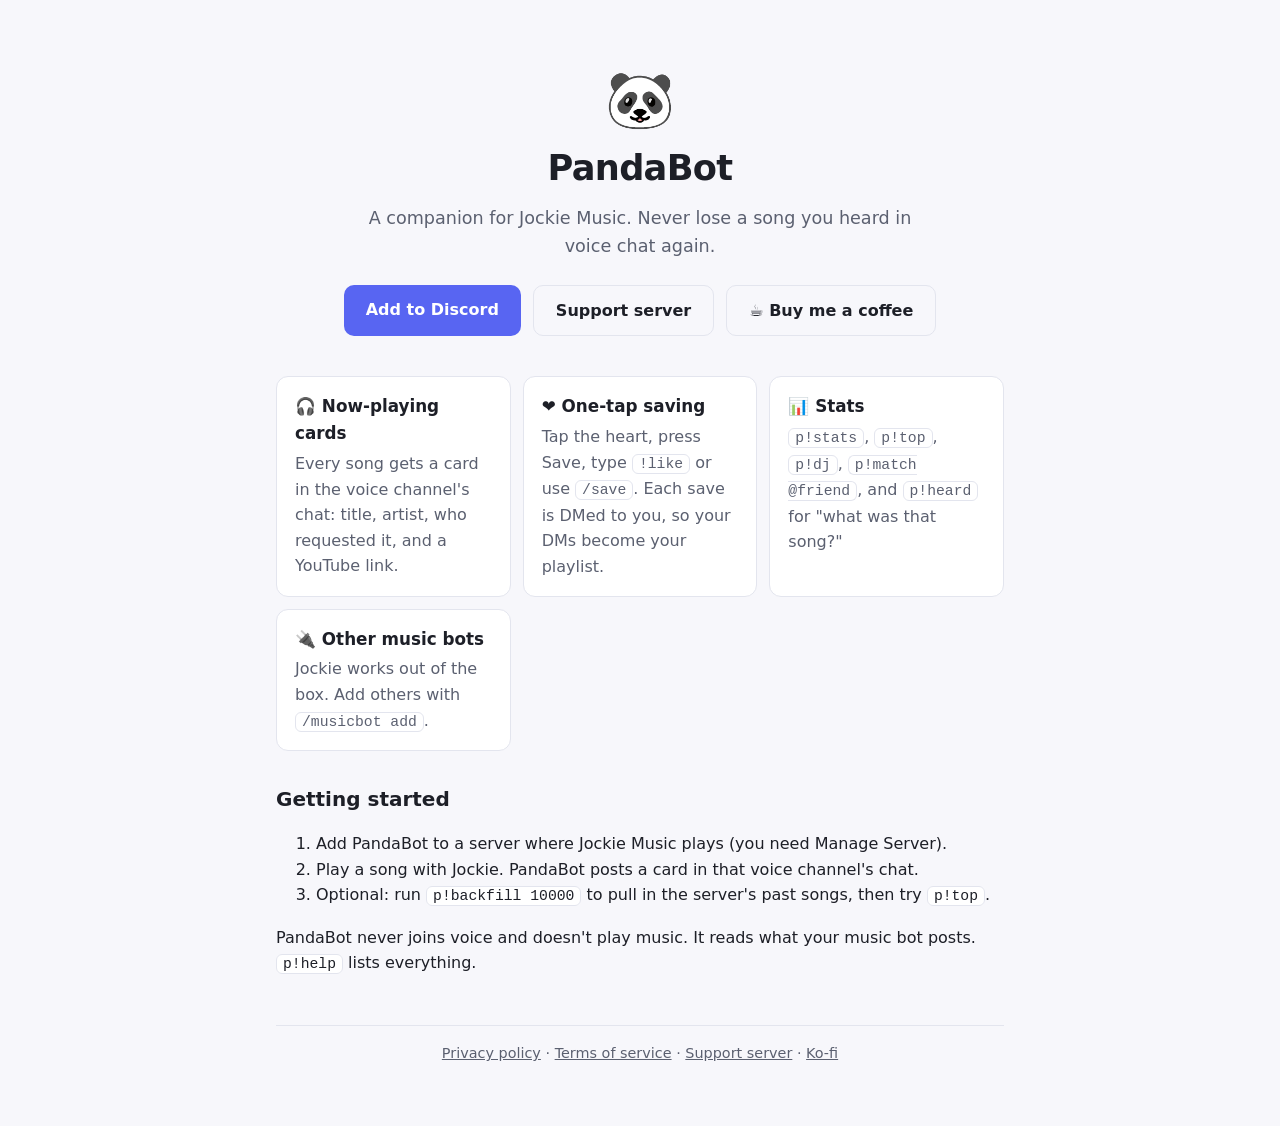
==== site/index.html @ 103d30d4 "Add website pages and support server links site/ holds a landing page, privacy policy and terms of s" ====
<!doctype html>
<html lang="en">
<head>
  <meta charset="utf-8">
  <meta name="viewport" content="width=device-width, initial-scale=1">
  <title>PandaBot for Discord</title>
  <meta name="description" content="A companion for Jockie Music: now-playing cards in voice chat, one-tap song saving with DM cards, and music stats.">
  <link rel="stylesheet" href="style.css">
</head>
<body>
<main>
  <header class="hero">
    <div class="logo">🐼</div>
    <h1>PandaBot</h1>
    <p class="lede">A companion for Jockie Music. Never lose a song you heard in voice chat again.</p>
    <div class="actions">
      <a class="button" href="https://discord.com/oauth2/authorize?client_id=1568403551665782835&amp;scope=bot+applications.commands&amp;permissions=117824">Add to Discord</a>
      <a class="button secondary" href="https://discord.gg/vvShzeYx5E">Support server</a>
      <a class="button secondary" href="https://ko-fi.com/jtatuncsoft/tip">☕ Buy me a coffee</a>
    </div>
  </header>

  <section class="grid">
    <div class="card"><h3>🎧 Now-playing cards</h3><p>Every song gets a card in the voice channel's chat: title, artist, who requested it, and a YouTube link.</p></div>
    <div class="card"><h3>❤️ One-tap saving</h3><p>Tap the heart, press Save, type <code>!like</code> or use <code>/save</code>. Each save is DMed to you, so your DMs become your playlist.</p></div>
    <div class="card"><h3>📊 Stats</h3><p><code>p!stats</code>, <code>p!top</code>, <code>p!dj</code>, <code>p!match @friend</code>, and <code>p!heard</code> for "what was that song?"</p></div>
    <div class="card"><h3>🔌 Other music bots</h3><p>Jockie works out of the box. Add others with <code>/musicbot add</code>.</p></div>
  </section>

  <h2>Getting started</h2>
  <ol>
    <li>Add PandaBot to a server where Jockie Music plays (you need Manage Server).</li>
    <li>Play a song with Jockie. PandaBot posts a card in that voice channel's chat.</li>
    <li>Optional: run <code>p!backfill 10000</code> to pull in the server's past songs, then try <code>p!top</code>.</li>
  </ol>
  <p>PandaBot never joins voice and doesn't play music. It reads what your music bot posts. <code>p!help</code> lists everything.</p>

  <footer>
    <a href="privacy.html">Privacy policy</a> · <a href="terms.html">Terms of service</a> · <a href="https://discord.gg/vvShzeYx5E">Support server</a> · <a href="https://ko-fi.com/jtatuncsoft/tip">Ko-fi</a>
  </footer>
</main>
</body>
</html>
---- site/style.css ----
:root {
  --bg: #f7f7fb;
  --card: #ffffff;
  --text: #1d1f27;
  --muted: #5b6070;
  --accent: #5865f2;
  --accent-text: #ffffff;
  --border: #e3e5ee;
}
@media (prefers-color-scheme: dark) {
  :root {
    --bg: #15161b;
    --card: #1e2028;
    --text: #e9eaf0;
    --muted: #a3a8b8;
    --accent: #7983f5;
    --accent-text: #0e0f14;
    --border: #2c2f3a;
  }
}
* { box-sizing: border-box; }
body {
  margin: 0;
  background: var(--bg);
  color: var(--text);
  font: 16px/1.6 system-ui, -apple-system, "Segoe UI", Roboto, sans-serif;
}
main { max-width: 760px; margin: 0 auto; padding: 48px 16px 64px; }
header.hero { text-align: center; padding: 24px 0 8px; }
.logo { font-size: 56px; line-height: 1; }
h1 { font-size: 2.2rem; margin: 12px 0 8px; letter-spacing: -0.02em; }
h2 { font-size: 1.25rem; margin: 32px 0 8px; }
h3 { font-size: 1.05rem; margin: 20px 0 4px; }
p, li { color: var(--text); }
.lede { color: var(--muted); font-size: 1.1rem; margin: 0 auto 24px; max-width: 560px; }
.button {
  display: inline-block; background: var(--accent); color: var(--accent-text);
  padding: 12px 22px; border-radius: 10px; font-weight: 600; text-decoration: none;
}
.button.secondary { background: transparent; color: var(--text); border: 1px solid var(--border); }
.actions { display: flex; gap: 12px; justify-content: center; flex-wrap: wrap; }
.grid { display: grid; grid-template-columns: repeat(auto-fit, minmax(220px, 1fr)); gap: 12px; margin-top: 32px; }
.card { background: var(--card); border: 1px solid var(--border); border-radius: 12px; padding: 16px 18px; }
.card h3 { margin-top: 0; }
.card p { margin: 0; color: var(--muted); }
code { background: var(--card); border: 1px solid var(--border); border-radius: 6px; padding: 1px 6px; font-size: 0.92em; }
a { color: var(--accent); }
footer { margin-top: 48px; padding-top: 16px; border-top: 1px solid var(--border); color: var(--muted); font-size: 0.9rem; text-align: center; }
footer a { color: var(--muted); }
.updated { color: var(--muted); font-size: 0.95rem; }
table { border-collapse: collapse; width: 100%; margin: 8px 0; }
th, td { text-align: left; padding: 8px 10px; border-bottom: 1px solid var(--border); vertical-align: top; }
th { color: var(--muted); font-weight: 600; font-size: 0.9rem; }
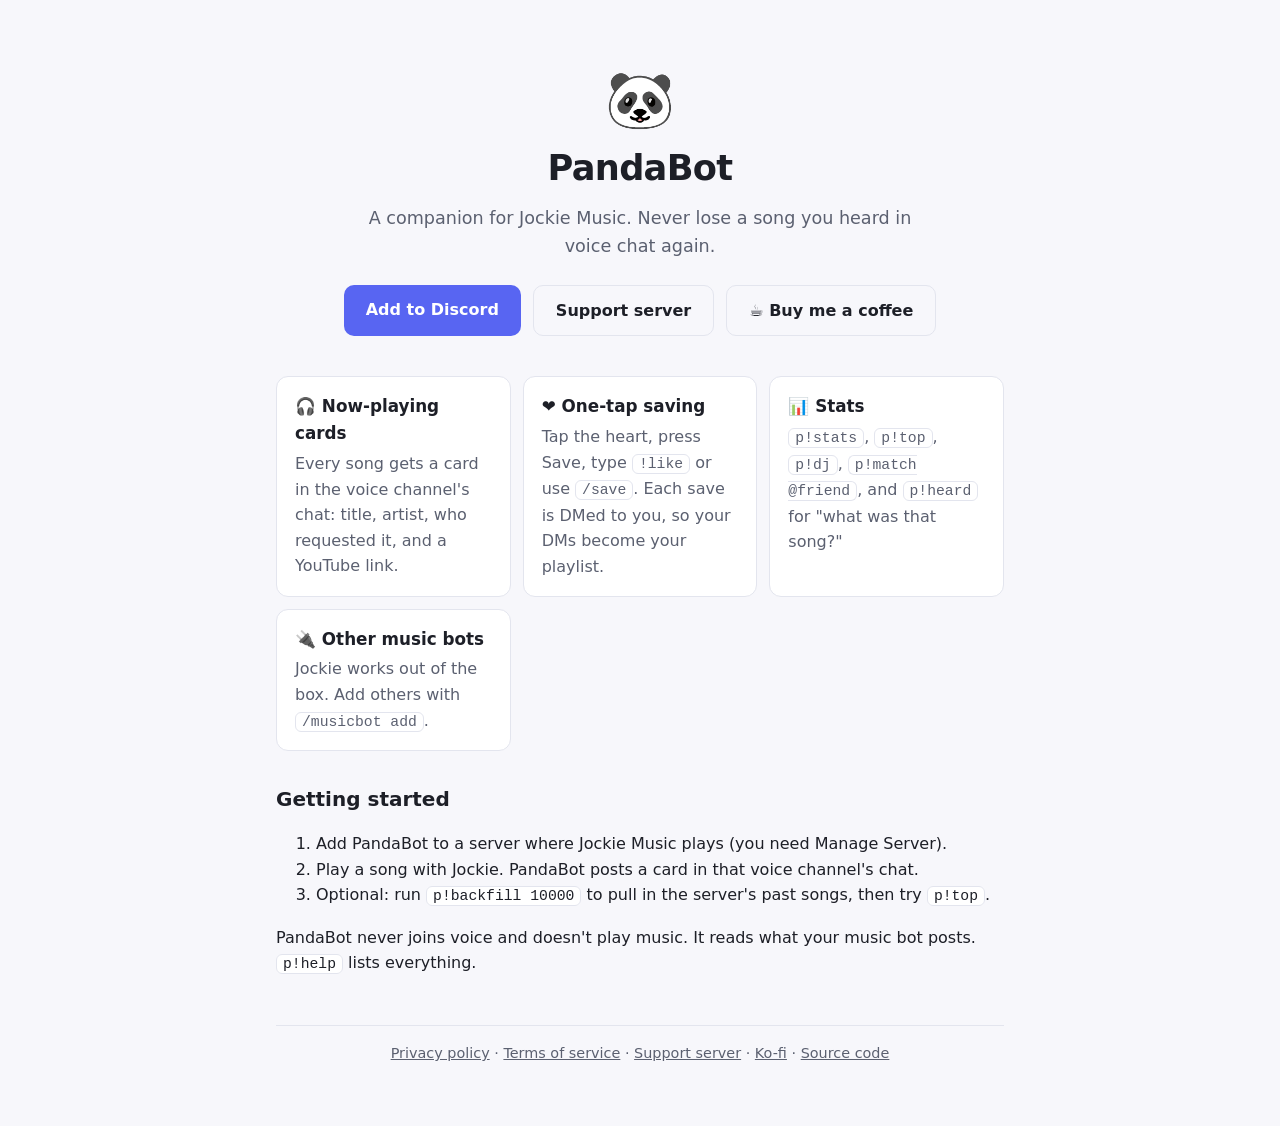
==== commit 397097a2: "License under AGPL-3.0 and prepare the repo for going public - LICENSE: GNU AGPL-3.0. - README opens" ====
--- a/site/index.html
+++ b/site/index.html
@@ -36,7 +36,7 @@
   <p>PandaBot never joins voice and doesn't play music. It reads what your music bot posts. <code>p!help</code> lists everything.</p>
 
   <footer>
-    <a href="privacy.html">Privacy policy</a> · <a href="terms.html">Terms of service</a> · <a href="https://discord.gg/vvShzeYx5E">Support server</a> · <a href="https://ko-fi.com/jtatuncsoft/tip">Ko-fi</a>
+    <a href="privacy.html">Privacy policy</a> · <a href="terms.html">Terms of service</a> · <a href="https://discord.gg/vvShzeYx5E">Support server</a> · <a href="https://ko-fi.com/jtatuncsoft/tip">Ko-fi</a> · <a href="https://github.com/uncSoft/pandabot">Source code</a>
   </footer>
 </main>
 </body>
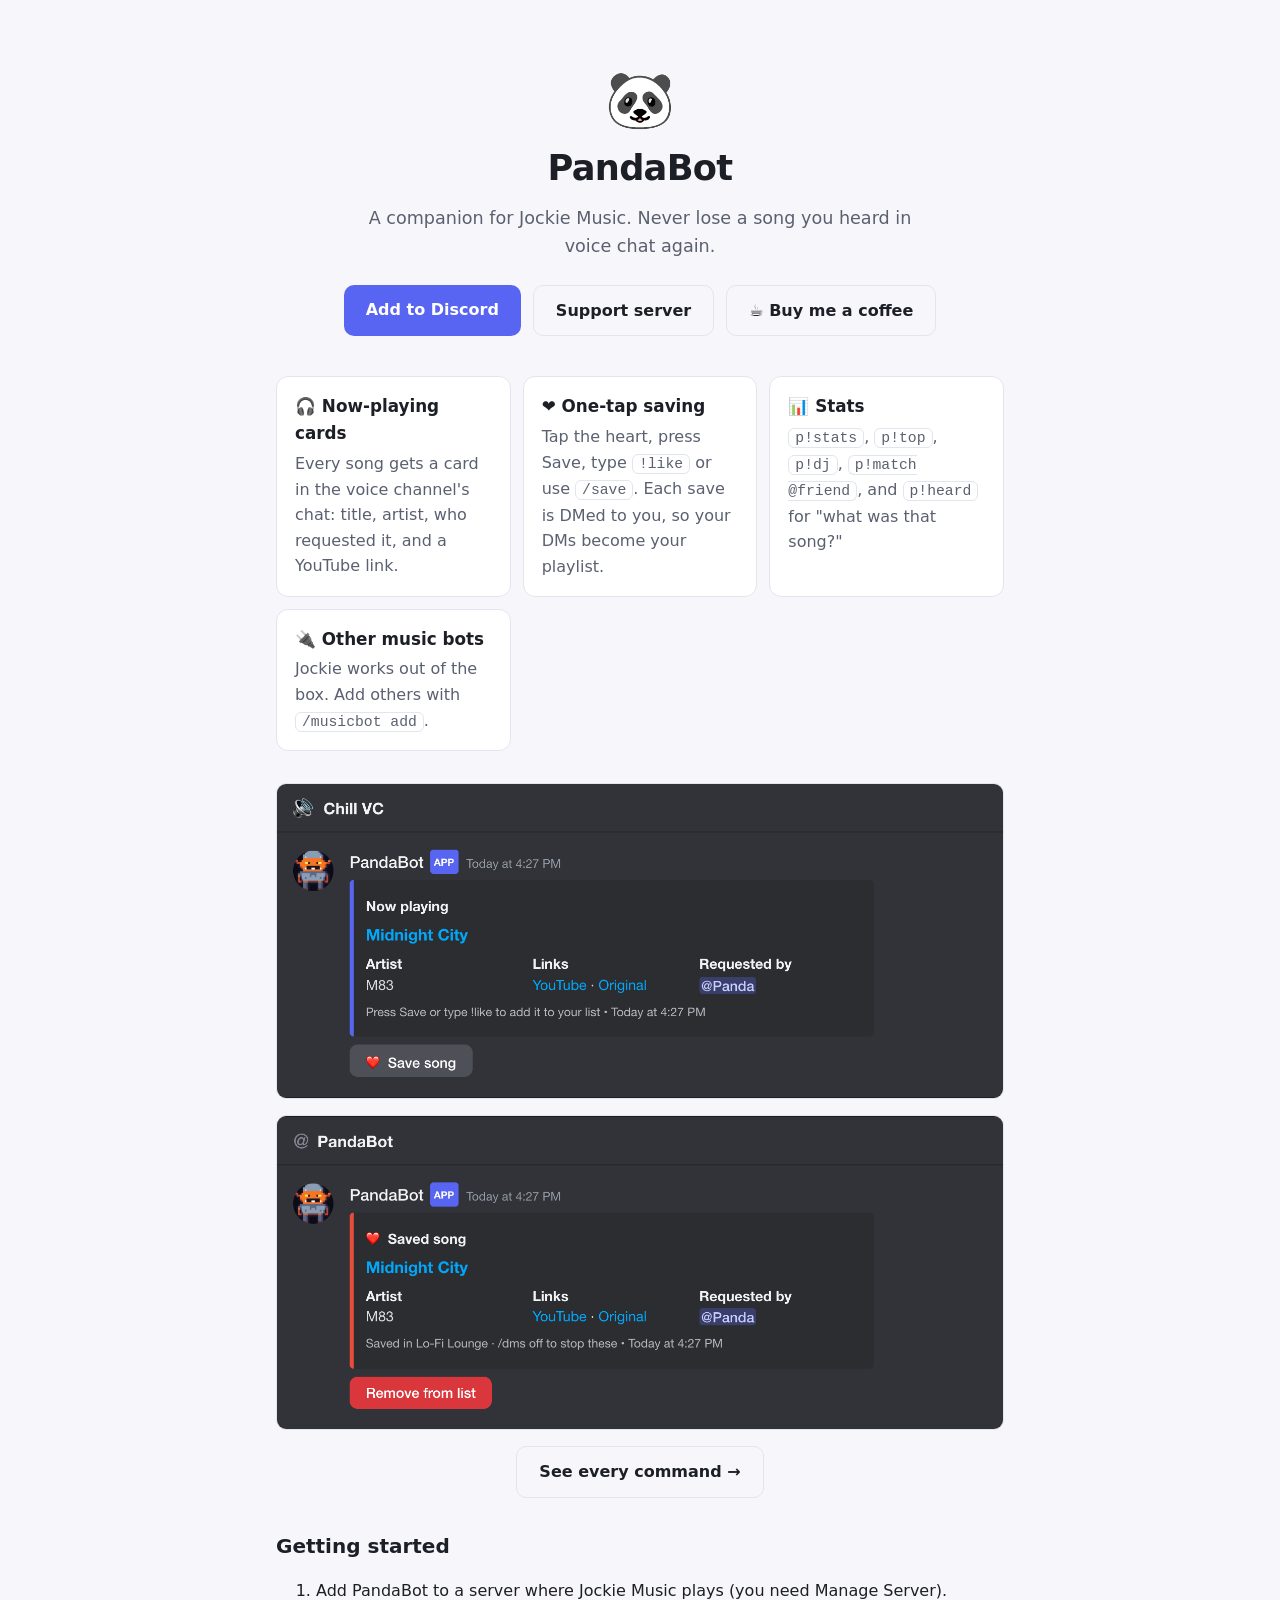
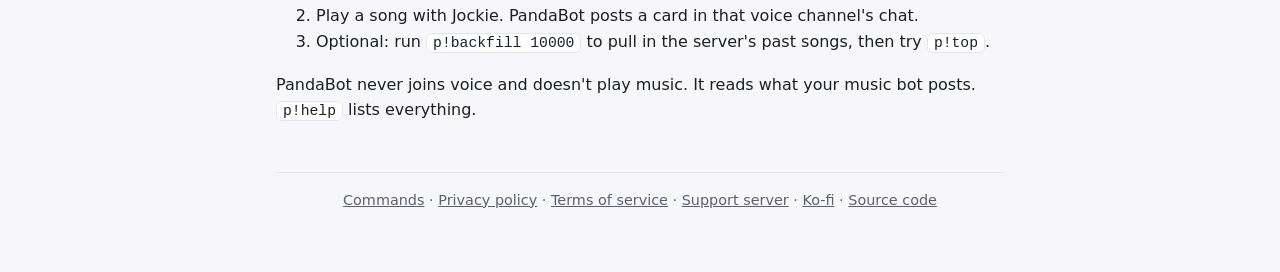
==== commit 3e080b9e: "Add screenshots of every command and a commands page tools/screenshots.py runs each command through " ====
--- a/site/index.html
+++ b/site/index.html
@@ -27,6 +27,14 @@
     <div class="card"><h3>🔌 Other music bots</h3><p>Jockie works out of the box. Add others with <code>/musicbot add</code>.</p></div>
   </section>
 
+  <section class="showcase">
+    <img class="shot" src="img/commands/now-playing.png" width="720" height="310"
+         alt="PandaBot's now-playing card in a voice channel's chat, with a Save song button">
+    <img class="shot" src="img/commands/dm-card.png" width="720" height="311" loading="lazy"
+         alt="A saved song delivered to your DMs by PandaBot">
+  </section>
+  <p class="more"><a class="button secondary" href="commands.html">See every command →</a></p>
+
   <h2>Getting started</h2>
   <ol>
     <li>Add PandaBot to a server where Jockie Music plays (you need Manage Server).</li>
@@ -36,7 +44,7 @@
   <p>PandaBot never joins voice and doesn't play music. It reads what your music bot posts. <code>p!help</code> lists everything.</p>
 
   <footer>
-    <a href="privacy.html">Privacy policy</a> · <a href="terms.html">Terms of service</a> · <a href="https://discord.gg/vvShzeYx5E">Support server</a> · <a href="https://ko-fi.com/jtatuncsoft/tip">Ko-fi</a> · <a href="https://github.com/uncSoft/pandabot">Source code</a>
+    <a href="commands.html">Commands</a> · <a href="privacy.html">Privacy policy</a> · <a href="terms.html">Terms of service</a> · <a href="https://discord.gg/vvShzeYx5E">Support server</a> · <a href="https://ko-fi.com/jtatuncsoft/tip">Ko-fi</a> · <a href="https://github.com/uncSoft/pandabot">Source code</a>
   </footer>
 </main>
 </body>
--- a/site/style.css
+++ b/site/style.css
@@ -51,3 +51,11 @@
 table { border-collapse: collapse; width: 100%; margin: 8px 0; }
 th, td { text-align: left; padding: 8px 10px; border-bottom: 1px solid var(--border); vertical-align: top; }
 th { color: var(--muted); font-weight: 600; font-size: 0.9rem; }
+main.wide { max-width: 820px; }
+.shots { display: grid; gap: 32px; }
+figure { margin: 0; }
+figure img, .shot { display: block; width: 100%; height: auto; border-radius: 10px; border: 1px solid var(--border); }
+figcaption h3 { margin: 0 0 2px; }
+figcaption p { margin: 0 0 10px; color: var(--muted); }
+.showcase { display: grid; gap: 16px; margin-top: 32px; }
+.more { text-align: center; margin-top: 16px; }
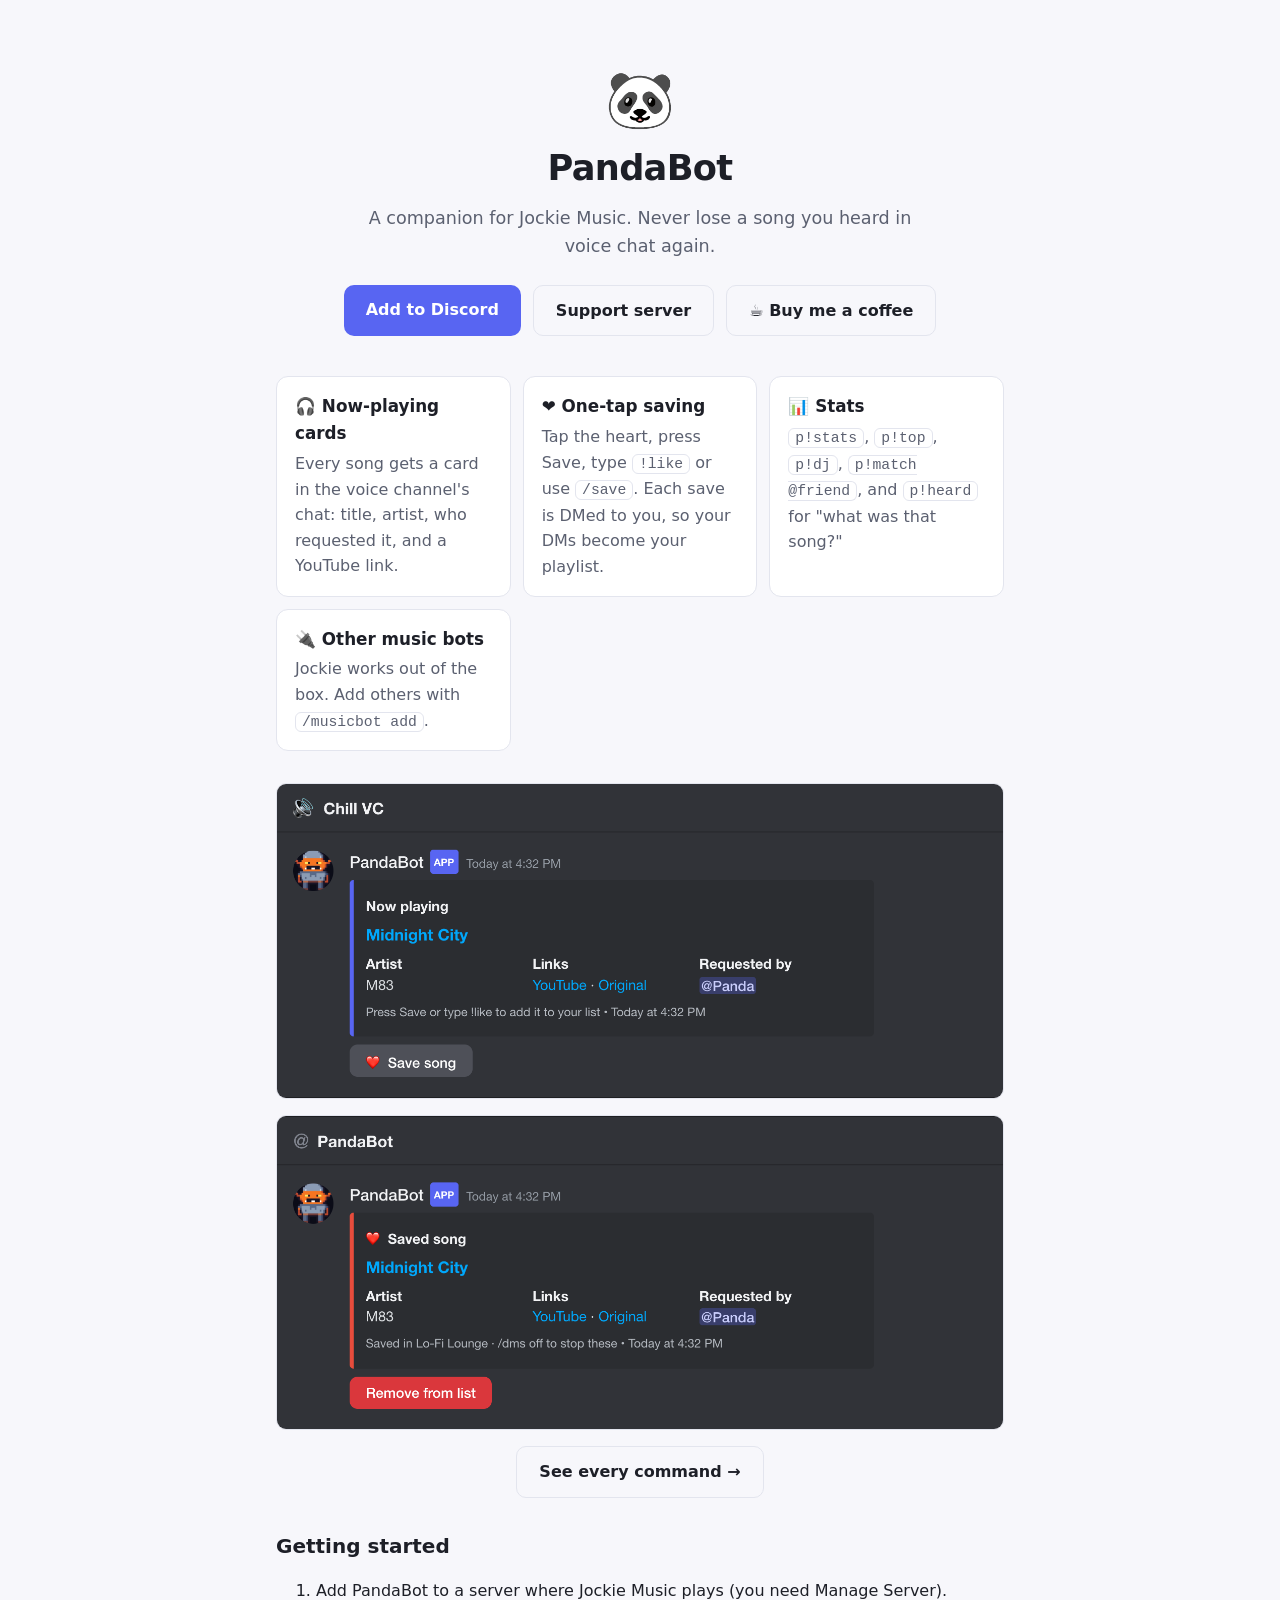
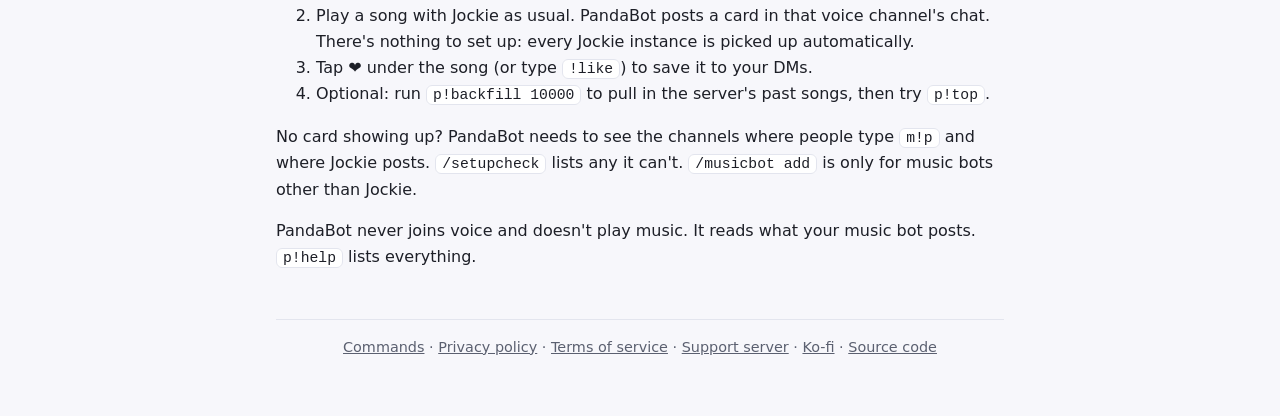
==== commit e6eca2f1: "Welcome new servers, clarify Jockie setup, add owner-only p!usage - On joining a server, post a shor" ====
--- a/site/index.html
+++ b/site/index.html
@@ -38,9 +38,11 @@
   <h2>Getting started</h2>
   <ol>
     <li>Add PandaBot to a server where Jockie Music plays (you need Manage Server).</li>
-    <li>Play a song with Jockie. PandaBot posts a card in that voice channel's chat.</li>
+    <li>Play a song with Jockie as usual. PandaBot posts a card in that voice channel's chat. There's nothing to set up: every Jockie instance is picked up automatically.</li>
+    <li>Tap ❤️ under the song (or type <code>!like</code>) to save it to your DMs.</li>
     <li>Optional: run <code>p!backfill 10000</code> to pull in the server's past songs, then try <code>p!top</code>.</li>
   </ol>
+  <p>No card showing up? PandaBot needs to see the channels where people type <code>m!p</code> and where Jockie posts. <code>/setupcheck</code> lists any it can't. <code>/musicbot add</code> is only for music bots other than Jockie.</p>
   <p>PandaBot never joins voice and doesn't play music. It reads what your music bot posts. <code>p!help</code> lists everything.</p>
 
   <footer>
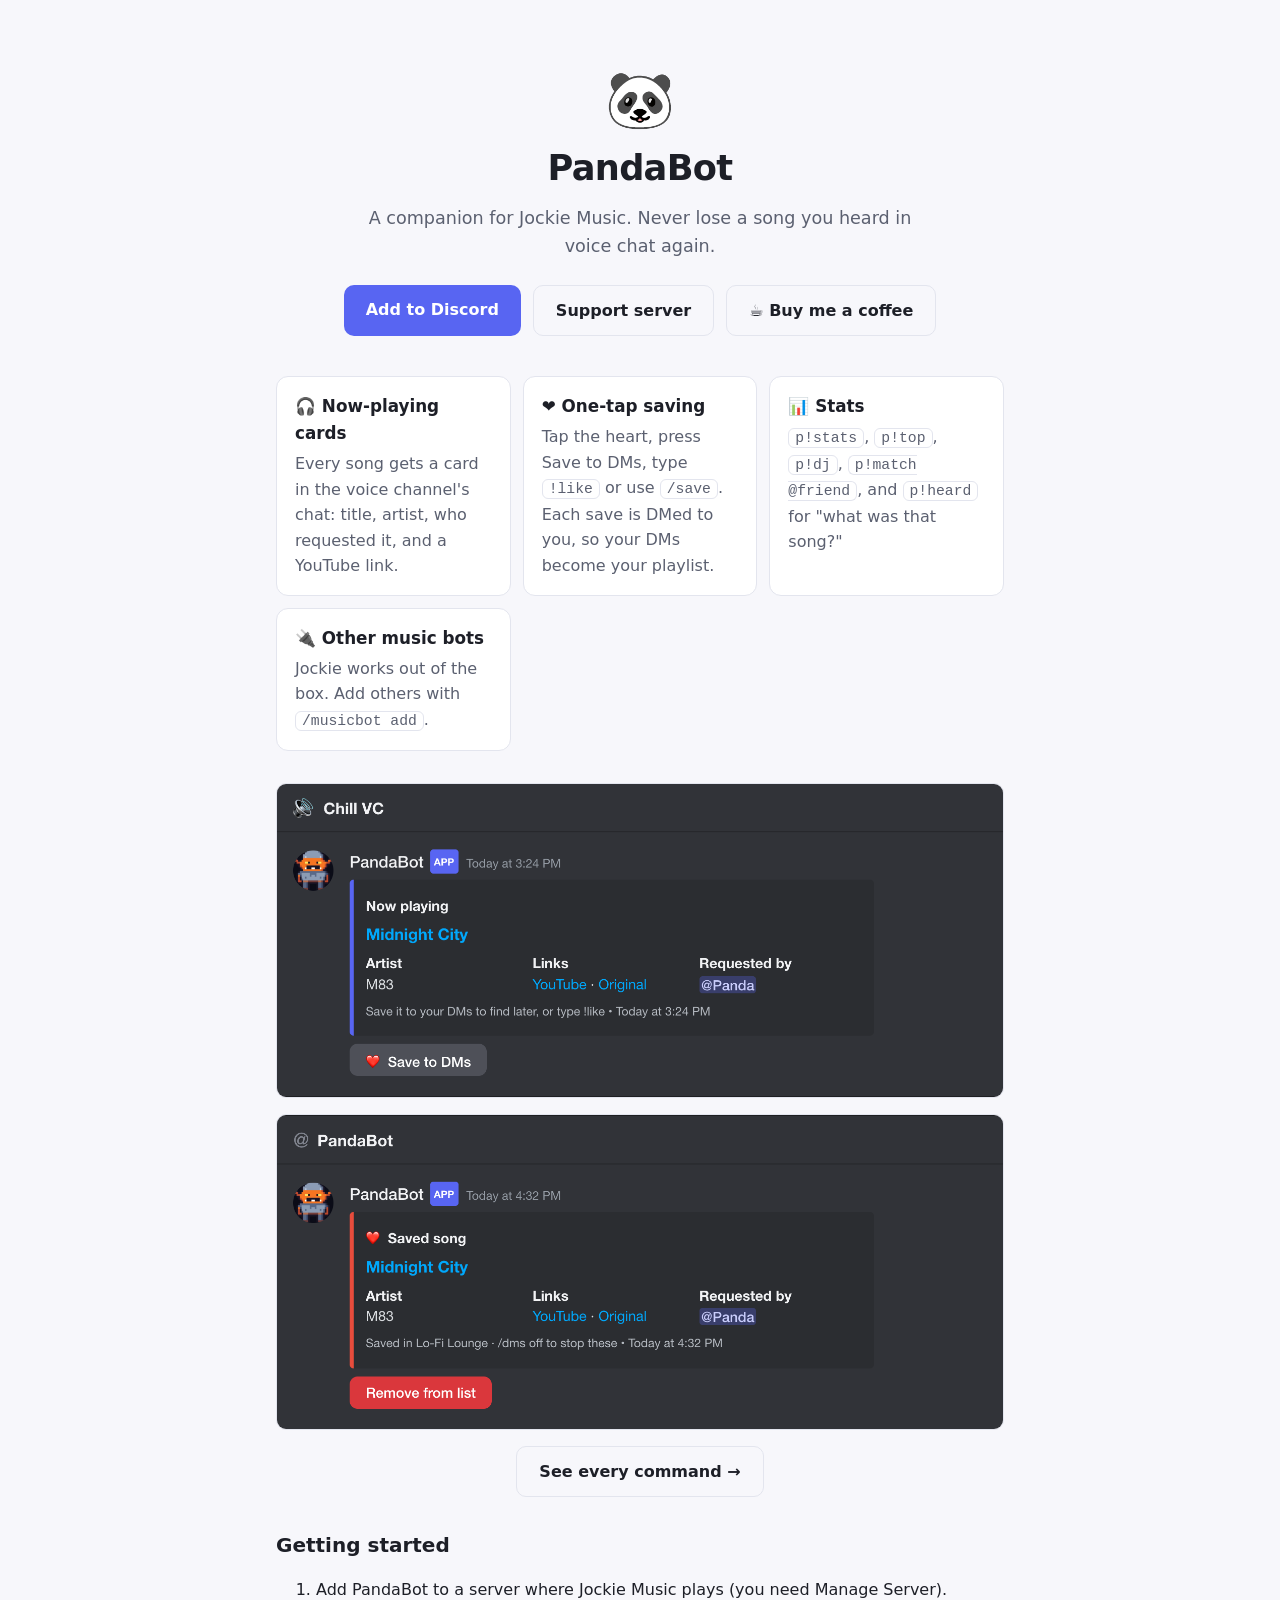
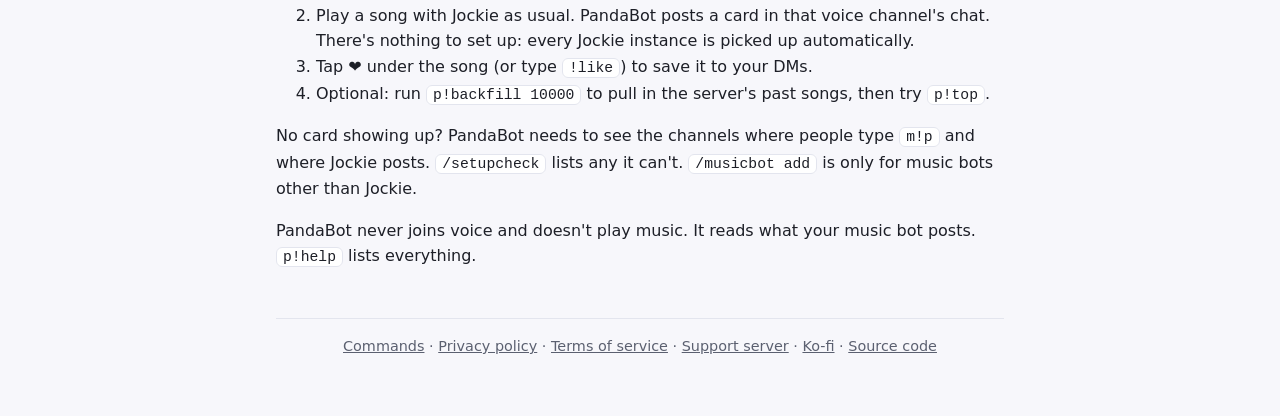
==== commit 71e55b69: "Say where saved songs go: "Save to DMs" button and footer The now-playing card's button was "Save so" ====
--- a/site/index.html
+++ b/site/index.html
@@ -22,14 +22,14 @@
 
   <section class="grid">
     <div class="card"><h3>🎧 Now-playing cards</h3><p>Every song gets a card in the voice channel's chat: title, artist, who requested it, and a YouTube link.</p></div>
-    <div class="card"><h3>❤️ One-tap saving</h3><p>Tap the heart, press Save, type <code>!like</code> or use <code>/save</code>. Each save is DMed to you, so your DMs become your playlist.</p></div>
+    <div class="card"><h3>❤️ One-tap saving</h3><p>Tap the heart, press Save to DMs, type <code>!like</code> or use <code>/save</code>. Each save is DMed to you, so your DMs become your playlist.</p></div>
     <div class="card"><h3>📊 Stats</h3><p><code>p!stats</code>, <code>p!top</code>, <code>p!dj</code>, <code>p!match @friend</code>, and <code>p!heard</code> for "what was that song?"</p></div>
     <div class="card"><h3>🔌 Other music bots</h3><p>Jockie works out of the box. Add others with <code>/musicbot add</code>.</p></div>
   </section>
 
   <section class="showcase">
     <img class="shot" src="img/commands/now-playing.png" width="720" height="310"
-         alt="PandaBot's now-playing card in a voice channel's chat, with a Save song button">
+         alt="PandaBot's now-playing card in a voice channel's chat, with a Save to DMs button">
     <img class="shot" src="img/commands/dm-card.png" width="720" height="311" loading="lazy"
          alt="A saved song delivered to your DMs by PandaBot">
   </section>
